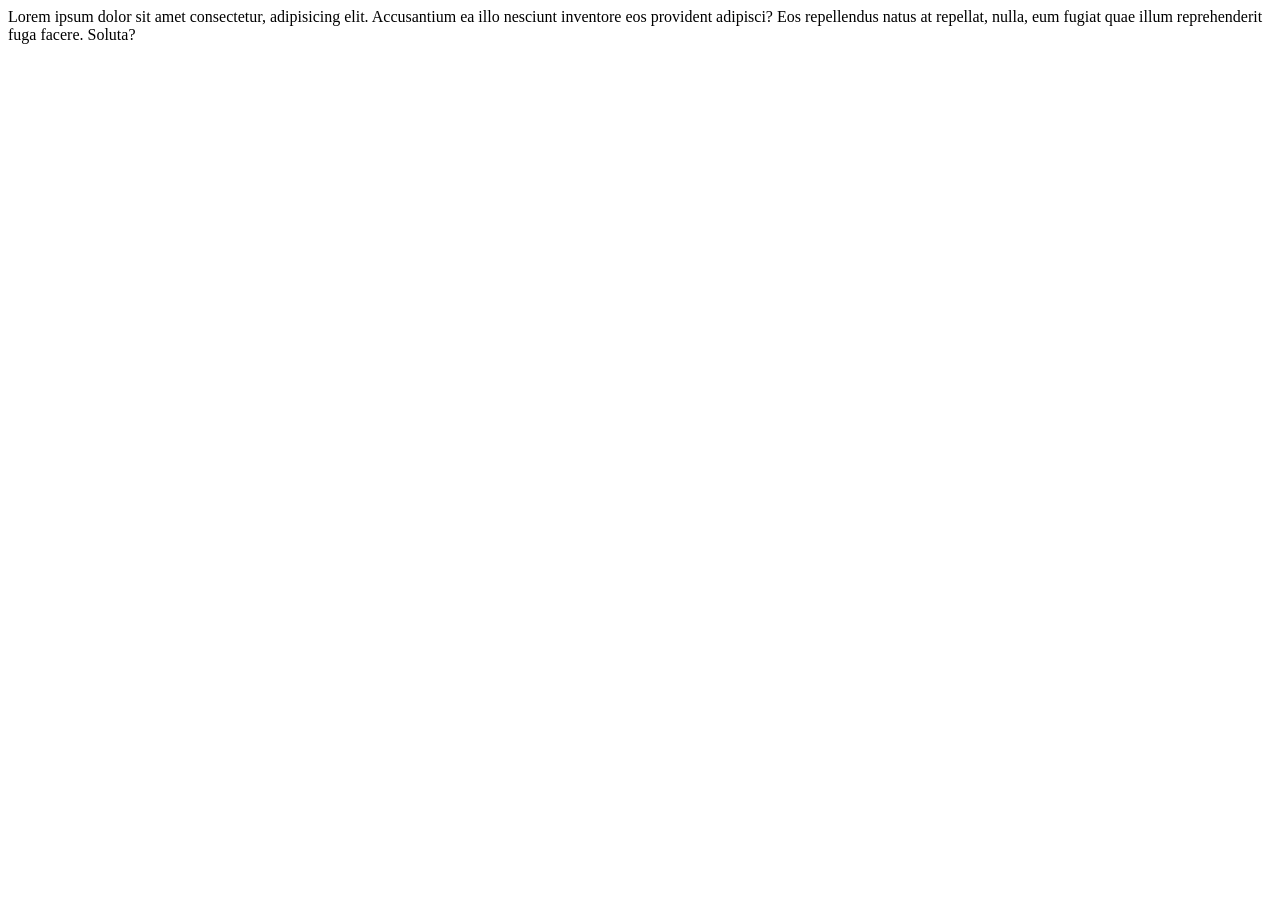
==== index.html @ 38a47a36 "example" ====
<html>
    <head>

    </head>


    <body>
        <p>
            Lorem ipsum dolor sit amet consectetur, adipisicing elit. 
            Accusantium ea illo nesciunt inventore eos provident adipisci?
             Eos repellendus natus at repellat, nulla, eum fugiat quae illum 
             reprehenderit fuga facere. Soluta?
        </p>
    </body>
</html>
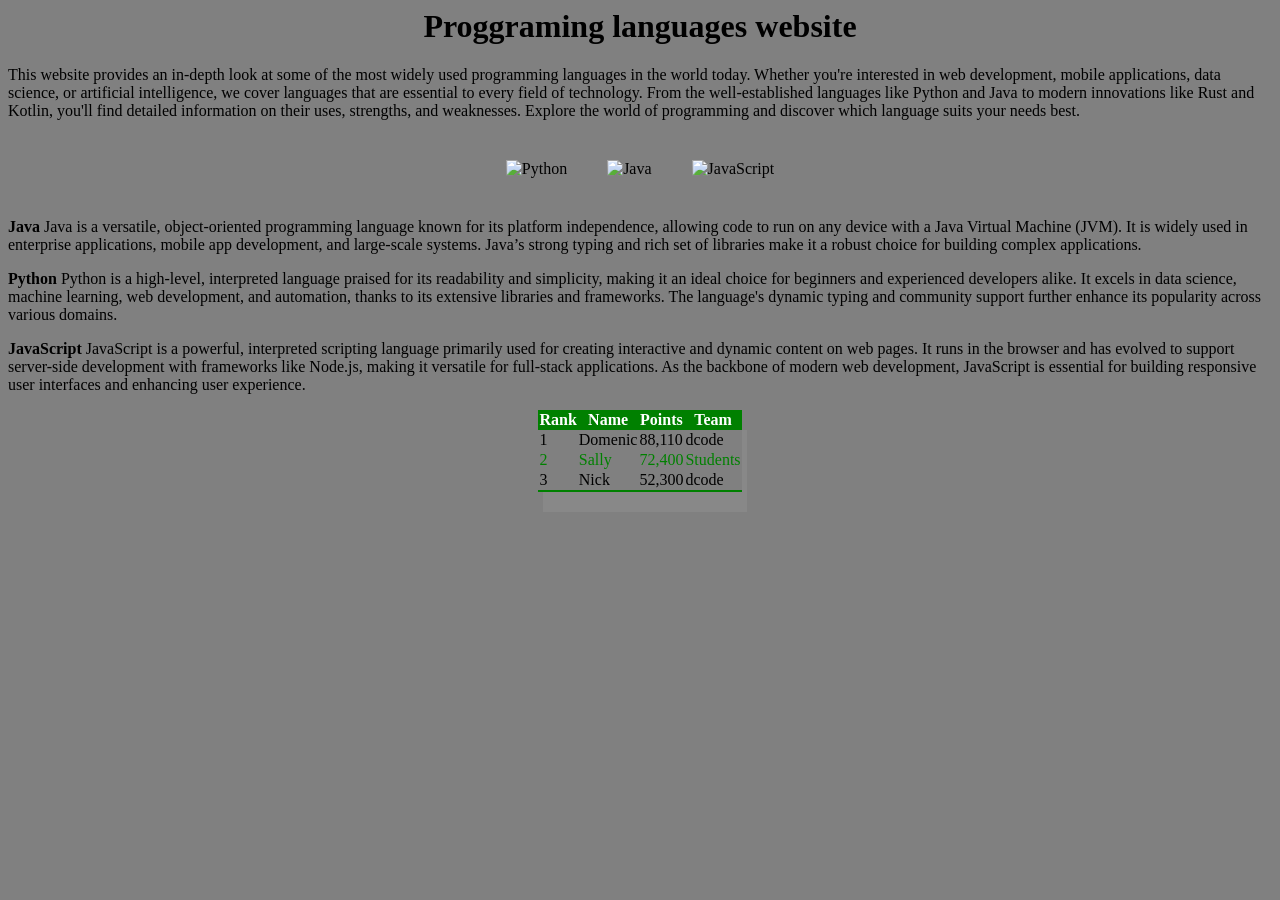
==== commit dc0e8aba: "lesson6" ====
--- a/index.html
+++ b/index.html
@@ -1,15 +1,86 @@
 <html>
     <head>
-
+        <title>Proggraming languages</title>
+        <link rel="stylesheet" href="style.css">
     </head>
 
+    <header>
+        <h1>Proggraming languages website</h1>
+        <p>This website provides an in-depth look at some of the most widely used programming languages in the world today.
+            Whether you're interested in web development, mobile applications, data science, or artificial intelligence, 
+            we cover languages that are essential to every field of technology. From the well-established languages like 
+            Python and Java to modern innovations like Rust and Kotlin, you'll find detailed information on their uses, 
+            strengths, and weaknesses. Explore the world of programming and discover which language suits your needs best. </p>
+    </header>
 
     <body>
+        <section class="image-gallery">
+            <div class="image-container1">
+                <img src="https://via.placeholder.com/300x200?text=Python" alt="Python">
+            </div>
+            <div class="image-container2">
+                <img src="https://via.placeholder.com/300x200?text=Java" alt="Java">
+            </div>
+            <div class="image-container3">
+                <img src="https://via.placeholder.com/300x200?text=JavaScript" alt="JavaScript">
+            </div>
+        </section>
         <p>
-            Lorem ipsum dolor sit amet consectetur, adipisicing elit. 
-            Accusantium ea illo nesciunt inventore eos provident adipisci?
-             Eos repellendus natus at repellat, nulla, eum fugiat quae illum 
-             reprehenderit fuga facere. Soluta?
+                                                            <strong>Java</strong>
+            Java is a versatile, object-oriented programming language known for its platform independence, allowing code 
+            to run on any device with a Java Virtual Machine (JVM). It is widely used in enterprise applications, mobile app development, 
+            and large-scale systems. Java’s strong typing 
+            and rich set of libraries make it a robust choice for building complex applications.
         </p>
+        <p>
+            
+                                                            <strong>Python</strong> 
+            Python is a high-level, interpreted language praised for its readability and simplicity, making it an ideal choice for
+            beginners and experienced developers alike. It excels in data science, machine learning, web development, and automation, thanks to
+            its extensive libraries and frameworks. The language's dynamic typing and community support further enhance its popularity across various domains.
+            
+        </p>
+        <p>
+
+                                                            <strong>JavaScript</strong> 
+            JavaScript is a powerful, interpreted scripting language primarily used for creating interactive and dynamic
+            content on web pages. It runs in the browser and has evolved to support server-side development with frameworks like Node.js, making it
+            versatile for full-stack applications. As the backbone of modern web development, JavaScript is
+            essential for building responsive user interfaces and enhancing user experience.
+        </p>
+
+        <table>
+            <thead> 
+                    <th>Rank</th>
+                    <th>Name </th>
+                    <th>Points </th>
+                    <th>Team </th>
+                
+            </thead>
+         
+            <tr>
+                <td>1</td>
+                <td>Domenic</td>
+                <td>88,110</td>
+                <td>dcode</td>
+            </tr>
+            <tr style="color:green;">
+                <td>2</td>
+                <td>Sally</td>
+                <td>72,400</td>
+                <td>Students</td>
+                
+            </tr>
+
+            <tr style="border-bottom:2px solid green">
+                <td>3</td>
+                <td>Nick</td>
+                <td>52,300</td>
+                <td>dcode</td>
+            </tr>
+            
+        </table>
     </body>
+
+
 </html>
--- a/style.css
+++ b/style.css
@@ -0,0 +1,44 @@
+body{
+    background-color: grey;
+}
+h1{
+    text-align: center;
+}
+.image-gallery{
+    display: flex;
+    justify-content: center;
+    margin: 20px 0;
+}
+.image-container1{
+    
+   border-radius: 12px;
+   margin:20px;
+}
+.image-container2{
+    text-align: center;
+    margin:5px;
+}
+.image-container3{
+    margin:20px;
+
+}
+table{
+    border-collapse: collapse;
+    border-radius: 25px solid;
+    box-shadow:5px 20px #888888;
+    margin-left: auto;
+    margin-right: auto;
+}
+thead{
+    background-color: green;
+    color: white;
+}
+.image-container1, .image-container2, .image-container3 {
+    border-radius: 12px;
+    margin: 20px;
+    transition: transform 0.3s, border-color 0.3s;
+}
+.image-container1:hover, .image-container2:hover, .image-container3:hover {
+    transform: scale(1.1);
+    border: 3px solid #ffffff;
+}
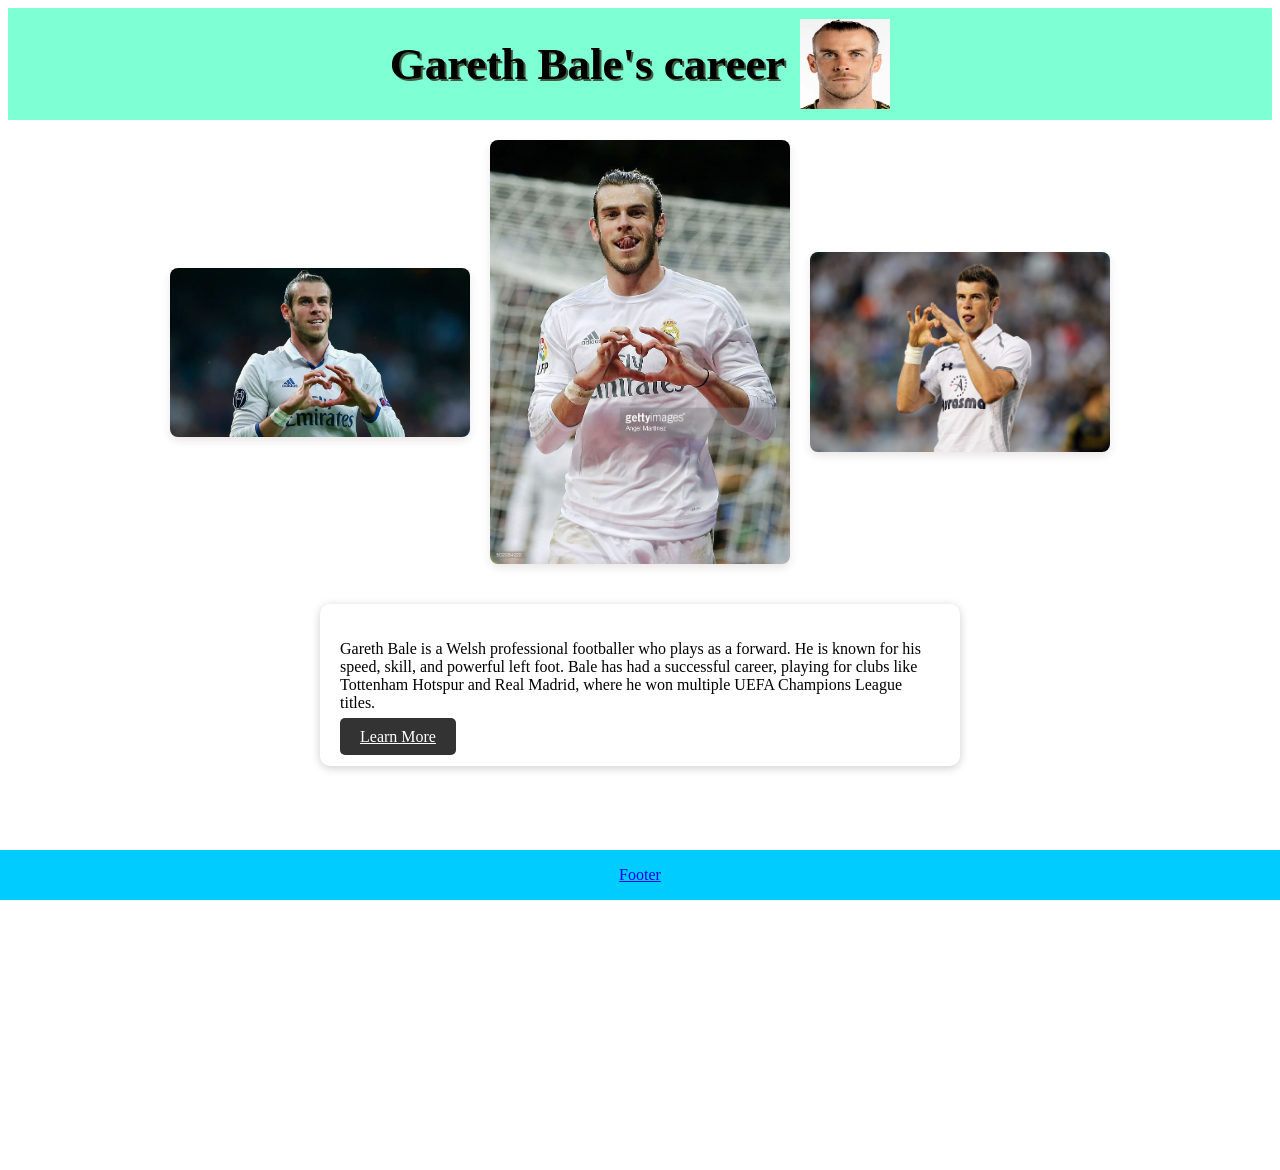
==== commit 1ee6bdbf: "Lesson8Homework keyframe-ზე ვიწვალე და მორბენალი ტექსტი ვერანაირად ვერ დავსვი" ====
--- a/index.html
+++ b/index.html
@@ -1,86 +1,80 @@
 <html>
     <head>
-        <title>Proggraming languages</title>
+        <title>Gareth Bale</title>
         <link rel="stylesheet" href="style.css">
     </head>
 
-    <header>
-        <h1>Proggraming languages website</h1>
-        <p>This website provides an in-depth look at some of the most widely used programming languages in the world today.
-            Whether you're interested in web development, mobile applications, data science, or artificial intelligence, 
-            we cover languages that are essential to every field of technology. From the well-established languages like 
-            Python and Java to modern innovations like Rust and Kotlin, you'll find detailed information on their uses, 
-            strengths, and weaknesses. Explore the world of programming and discover which language suits your needs best. </p>
-    </header>
+    <body> 
+        <header>
+            <div class="header-content">
 
-    <body>
-        <section class="image-gallery">
-            <div class="image-container1">
-                <img src="https://via.placeholder.com/300x200?text=Python" alt="Python">
+                <h1 class="title">Gareth Bale's career</h1>
+                <image src="39381-1658665343.webp" alt="Profile" class="Profile">
             </div>
-            <div class="image-container2">
-                <img src="https://via.placeholder.com/300x200?text=Java" alt="Java">
-            </div>
-            <div class="image-container3">
-                <img src="https://via.placeholder.com/300x200?text=JavaScript" alt="JavaScript">
-            </div>
-        </section>
-        <p>
-                                                            <strong>Java</strong>
-            Java is a versatile, object-oriented programming language known for its platform independence, allowing code 
-            to run on any device with a Java Virtual Machine (JVM). It is widely used in enterprise applications, mobile app development, 
-            and large-scale systems. Java’s strong typing 
-            and rich set of libraries make it a robust choice for building complex applications.
-        </p>
-        <p>
-            
-                                                            <strong>Python</strong> 
-            Python is a high-level, interpreted language praised for its readability and simplicity, making it an ideal choice for
-            beginners and experienced developers alike. It excels in data science, machine learning, web development, and automation, thanks to
-            its extensive libraries and frameworks. The language's dynamic typing and community support further enhance its popularity across various domains.
-            
-        </p>
-        <p>
+        </header>
+    </body>    
+    <main>
+        <div class="gallery">
+            <img src="/3 photos/photo1.webp" alt="photo 1" class="gallery-photo">
+            <img src="/3 photos/photo2.jpg" alt="photo 2" class="gallery-photo">
+            <img src="/3 photos/photo3.jpg" alt="photo 3" class="gallery-photo">
+        </div>
 
-                                                            <strong>JavaScript</strong> 
-            JavaScript is a powerful, interpreted scripting language primarily used for creating interactive and dynamic
-            content on web pages. It runs in the browser and has evolved to support server-side development with frameworks like Node.js, making it
-            versatile for full-stack applications. As the backbone of modern web development, JavaScript is
-            essential for building responsive user interfaces and enhancing user experience.
-        </p>
+        <!--div class="Runner">
+            <p class="runner-text">Welcome to Bale's blog</p>
+        </div-->
 
-        <table>
-            <thead> 
-                    <th>Rank</th>
-                    <th>Name </th>
-                    <th>Points </th>
-                    <th>Team </th>
-                
-            </thead>
-         
-            <tr>
-                <td>1</td>
-                <td>Domenic</td>
-                <td>88,110</td>
-                <td>dcode</td>
-            </tr>
-            <tr style="color:green;">
-                <td>2</td>
-                <td>Sally</td>
-                <td>72,400</td>
-                <td>Students</td>
-                
-            </tr>
-
-            <tr style="border-bottom:2px solid green">
-                <td>3</td>
-                <td>Nick</td>
-                <td>52,300</td>
-                <td>dcode</td>
-            </tr>
-            
-        </table>
-    </body>
+        <div class="centered-div">
+            <p>Gareth Bale is a Welsh professional footballer who plays as a forward. He is known for his speed, skill, and powerful left foot. Bale has had a successful career, playing for clubs like Tottenham Hotspur and Real Madrid, where he won multiple UEFA Champions League titles.</p>
+            <a href="https://en.wikipedia.org/wiki/Gareth_Bale" target="_blank" class="centered-button">Learn More</a>
+        </div>
 
 
+        <div class="tables-container">
+            <table class="left-table">
+                <thead>
+                    <tr>
+                        <th>Career Highlights</th>
+                    </tr>
+                </thead>
+                <tbody>
+                    <tr>
+                        <td>Tottenham Hotspur</td>
+                    </tr>
+                    <tr>
+                        <td>Real Madrid</td>
+                    </tr>
+                    <tr>
+                        <td>Wales National Team</td>
+                    </tr>
+                </tbody>
+            </table>
+    
+            <table class="right-table">
+                <thead>
+                    <tr>
+                        <th>Awards</th>
+                    </tr>
+                </thead>
+                <tbody>
+                    <tr>
+                        <td>Wales Player of the Year</td>
+                    </tr>
+                    <tr>
+                        <td>UEFA Champions League Winner</td>
+                    </tr>
+                    <tr>
+                        <td>PFA Player of the Year</td>
+                    </tr>
+                </tbody>
+            </table>
+        </div>
+
+    </main>
+
+    <div class="footer"><!--footeris magaliti internetshi movidzie -->
+        <p> <a href="https://www.realmadrid.com/en-US" >Footer </a></p>
+
+    </div>
+
 </html>
--- a/style.css
+++ b/style.css
@@ -1,44 +1,106 @@
-body{
-    background-color: grey;
+header{
+    text-align: center;
+    background-color: aquamarine;
+    margin: 0;
+    padding: 0;
 }
-h1{
-    text-align: center;
+.title{
+    font-size: 45px;
+    text-shadow:2px 2px #405c3f ;
 }
-.image-gallery{
+.header-content{
     display: flex;
     justify-content: center;
-    margin: 20px 0;
+    align-items: center;
 }
-.image-container1{
+.profile{
+    width: 90px;
+    height: 90px;
+    margin-left: 15px;    
+}
+.gallery{
+    display: flex;
+    justify-content: center;
+    align-items: center;
+    padding: 20px;
+    gap: 20px
+}
+.gallery-photo{
+    width: 300px;
+    height: auto;
+    border-radius: 8px;
+    transition: transform 0.4s ease;
+    box-shadow: 0 4px 8px rgba(56, 2, 2, 0.1);
+}
+.gallery-photo:hover{
+    transform: scale(1.3) rotate(30deg);
+}
+
+
+@keyframes Runner {
+    0% {
+        transform: translateX(100%);
+    }
+    100% {
+        transform: translateX(-100%);
+    }
+}
+.centered-div {
+    max-width: 600px; 
+    margin: 20px auto; 
+    padding: 20px;
+    background-color: #ffffff; 
+    border-radius: 10px; 
+    box-shadow: 0 2px 10px rgba(0, 0, 0, 0.2); 
+}
+.centered-button {
+    padding: 10px 20px;
+    background-color: #333;
+    color: white;
+    border-radius: 5px;
+    transition: background-color 0.3s ease; 
+}
+.tables-container{
+    display: flex;
+    justify-content: center;
+    margin: 20px auto;
+}
+.left-table, .right-table {
+    border-collapse: collapse; 
+    margin: 0 10px; 
+    width: 200px; 
     
-   border-radius: 12px;
-   margin:20px;
 }
-.image-container2{
+.left-table{
+    margin-right:1000px ;
+}
+.right-table{
+    margin-left: 500px;
+}
+
+.left-table th, .right-table th {
+    background-color: #4CAF50; 
+    color: white; 
+    padding: 10px; 
+}
+
+.left-table td, .right-table td {
+    background-color: #f2f2f2; 
+    padding: 10px; 
+    text-align: left; 
+    border: 1px solid #ddd; 
+}
+main{/*for free space on the buttom*/
+    margin-bottom: 50px;
+    padding-bottom: 50px;
+}
+.footer{
+    position: fixed;
+    left: 0;
+    bottom: 0;
+    width: 100%;
+    background-color: rgb(0, 204, 255);
+    color: rgb(124, 99, 153);
     text-align: center;
-    margin:5px;
+    
 }
-.image-container3{
-    margin:20px;
-
-}
-table{
-    border-collapse: collapse;
-    border-radius: 25px solid;
-    box-shadow:5px 20px #888888;
-    margin-left: auto;
-    margin-right: auto;
-}
-thead{
-    background-color: green;
-    color: white;
-}
-.image-container1, .image-container2, .image-container3 {
-    border-radius: 12px;
-    margin: 20px;
-    transition: transform 0.3s, border-color 0.3s;
-}
-.image-container1:hover, .image-container2:hover, .image-container3:hover {
-    transform: scale(1.1);
-    border: 3px solid #ffffff;
-}
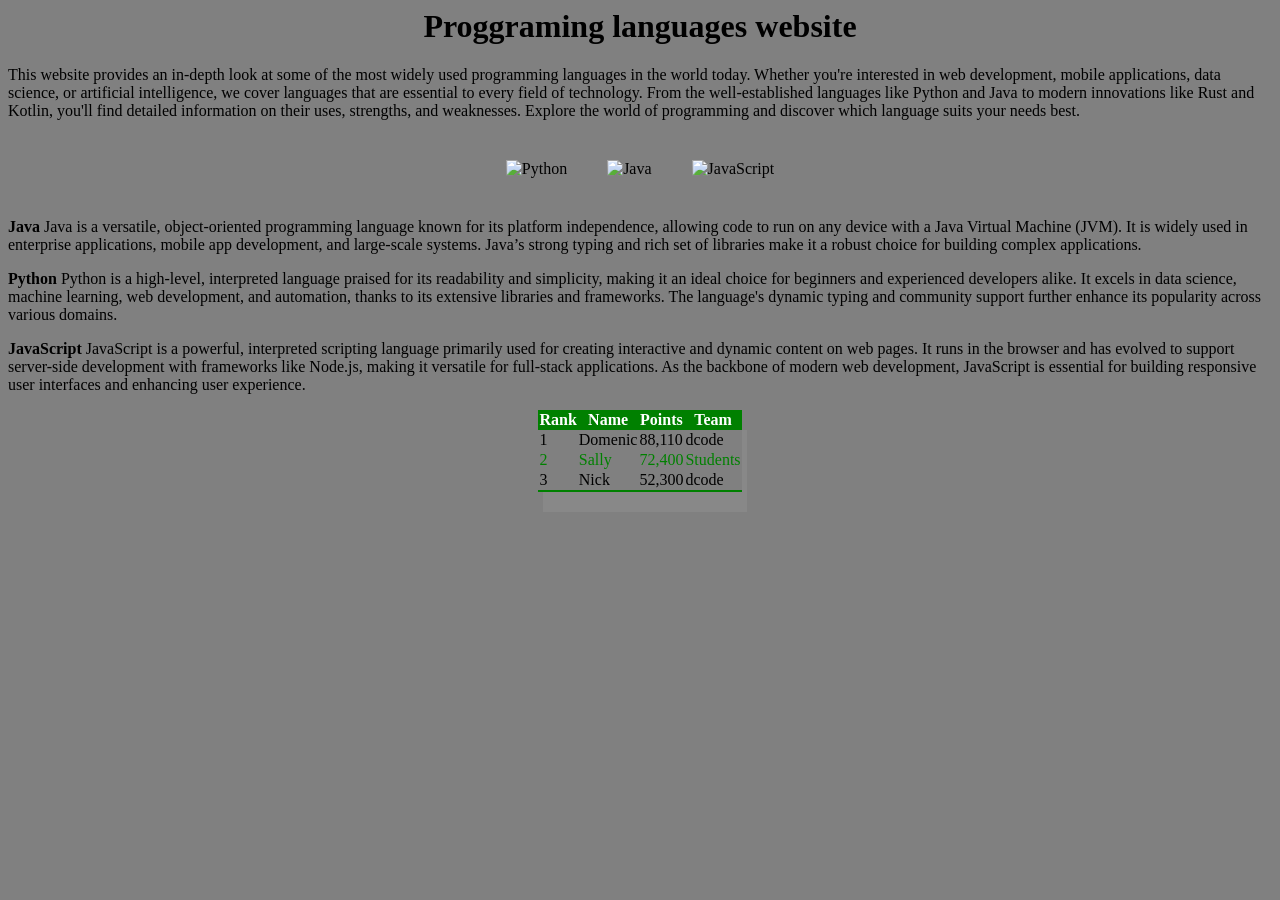
==== commit 7f92a8fe: "Merge dc0e8aba93f6c351e30020f78da43f7ae280816c into c0a83ebb72bf93c016891c1aa4c6d9905491ec51" ====
--- a/index.html
+++ b/index.html
@@ -1,80 +1,86 @@
 <html>
     <head>
-        <title>Gareth Bale</title>
+        <title>Proggraming languages</title>
         <link rel="stylesheet" href="style.css">
     </head>
 
-    <body> 
-        <header>
-            <div class="header-content">
+    <header>
+        <h1>Proggraming languages website</h1>
+        <p>This website provides an in-depth look at some of the most widely used programming languages in the world today.
+            Whether you're interested in web development, mobile applications, data science, or artificial intelligence, 
+            we cover languages that are essential to every field of technology. From the well-established languages like 
+            Python and Java to modern innovations like Rust and Kotlin, you'll find detailed information on their uses, 
+            strengths, and weaknesses. Explore the world of programming and discover which language suits your needs best. </p>
+    </header>
 
-                <h1 class="title">Gareth Bale's career</h1>
-                <image src="39381-1658665343.webp" alt="Profile" class="Profile">
+    <body>
+        <section class="image-gallery">
+            <div class="image-container1">
+                <img src="https://via.placeholder.com/300x200?text=Python" alt="Python">
             </div>
-        </header>
-    </body>    
-    <main>
-        <div class="gallery">
-            <img src="/3 photos/photo1.webp" alt="photo 1" class="gallery-photo">
-            <img src="/3 photos/photo2.jpg" alt="photo 2" class="gallery-photo">
-            <img src="/3 photos/photo3.jpg" alt="photo 3" class="gallery-photo">
-        </div>
+            <div class="image-container2">
+                <img src="https://via.placeholder.com/300x200?text=Java" alt="Java">
+            </div>
+            <div class="image-container3">
+                <img src="https://via.placeholder.com/300x200?text=JavaScript" alt="JavaScript">
+            </div>
+        </section>
+        <p>
+                                                            <strong>Java</strong>
+            Java is a versatile, object-oriented programming language known for its platform independence, allowing code 
+            to run on any device with a Java Virtual Machine (JVM). It is widely used in enterprise applications, mobile app development, 
+            and large-scale systems. Java’s strong typing 
+            and rich set of libraries make it a robust choice for building complex applications.
+        </p>
+        <p>
+            
+                                                            <strong>Python</strong> 
+            Python is a high-level, interpreted language praised for its readability and simplicity, making it an ideal choice for
+            beginners and experienced developers alike. It excels in data science, machine learning, web development, and automation, thanks to
+            its extensive libraries and frameworks. The language's dynamic typing and community support further enhance its popularity across various domains.
+            
+        </p>
+        <p>
 
-        <!--div class="Runner">
-            <p class="runner-text">Welcome to Bale's blog</p>
-        </div-->
+                                                            <strong>JavaScript</strong> 
+            JavaScript is a powerful, interpreted scripting language primarily used for creating interactive and dynamic
+            content on web pages. It runs in the browser and has evolved to support server-side development with frameworks like Node.js, making it
+            versatile for full-stack applications. As the backbone of modern web development, JavaScript is
+            essential for building responsive user interfaces and enhancing user experience.
+        </p>
 
-        <div class="centered-div">
-            <p>Gareth Bale is a Welsh professional footballer who plays as a forward. He is known for his speed, skill, and powerful left foot. Bale has had a successful career, playing for clubs like Tottenham Hotspur and Real Madrid, where he won multiple UEFA Champions League titles.</p>
-            <a href="https://en.wikipedia.org/wiki/Gareth_Bale" target="_blank" class="centered-button">Learn More</a>
-        </div>
+        <table>
+            <thead> 
+                    <th>Rank</th>
+                    <th>Name </th>
+                    <th>Points </th>
+                    <th>Team </th>
+                
+            </thead>
+         
+            <tr>
+                <td>1</td>
+                <td>Domenic</td>
+                <td>88,110</td>
+                <td>dcode</td>
+            </tr>
+            <tr style="color:green;">
+                <td>2</td>
+                <td>Sally</td>
+                <td>72,400</td>
+                <td>Students</td>
+                
+            </tr>
+
+            <tr style="border-bottom:2px solid green">
+                <td>3</td>
+                <td>Nick</td>
+                <td>52,300</td>
+                <td>dcode</td>
+            </tr>
+            
+        </table>
+    </body>
 
 
-        <div class="tables-container">
-            <table class="left-table">
-                <thead>
-                    <tr>
-                        <th>Career Highlights</th>
-                    </tr>
-                </thead>
-                <tbody>
-                    <tr>
-                        <td>Tottenham Hotspur</td>
-                    </tr>
-                    <tr>
-                        <td>Real Madrid</td>
-                    </tr>
-                    <tr>
-                        <td>Wales National Team</td>
-                    </tr>
-                </tbody>
-            </table>
-    
-            <table class="right-table">
-                <thead>
-                    <tr>
-                        <th>Awards</th>
-                    </tr>
-                </thead>
-                <tbody>
-                    <tr>
-                        <td>Wales Player of the Year</td>
-                    </tr>
-                    <tr>
-                        <td>UEFA Champions League Winner</td>
-                    </tr>
-                    <tr>
-                        <td>PFA Player of the Year</td>
-                    </tr>
-                </tbody>
-            </table>
-        </div>
-
-    </main>
-
-    <div class="footer"><!--footeris magaliti internetshi movidzie -->
-        <p> <a href="https://www.realmadrid.com/en-US" >Footer </a></p>
-
-    </div>
-
 </html>
--- a/style.css
+++ b/style.css
@@ -1,106 +1,44 @@
-header{
+body{
+    background-color: grey;
+}
+h1{
     text-align: center;
-    background-color: aquamarine;
-    margin: 0;
-    padding: 0;
 }
-.title{
-    font-size: 45px;
-    text-shadow:2px 2px #405c3f ;
-}
-.header-content{
+.image-gallery{
     display: flex;
     justify-content: center;
-    align-items: center;
+    margin: 20px 0;
 }
-.profile{
-    width: 90px;
-    height: 90px;
-    margin-left: 15px;    
+.image-container1{
+    
+   border-radius: 12px;
+   margin:20px;
 }
-.gallery{
-    display: flex;
-    justify-content: center;
-    align-items: center;
-    padding: 20px;
-    gap: 20px
+.image-container2{
+    text-align: center;
+    margin:5px;
 }
-.gallery-photo{
-    width: 300px;
-    height: auto;
-    border-radius: 8px;
-    transition: transform 0.4s ease;
-    box-shadow: 0 4px 8px rgba(56, 2, 2, 0.1);
+.image-container3{
+    margin:20px;
+
 }
-.gallery-photo:hover{
-    transform: scale(1.3) rotate(30deg);
+table{
+    border-collapse: collapse;
+    border-radius: 25px solid;
+    box-shadow:5px 20px #888888;
+    margin-left: auto;
+    margin-right: auto;
 }
-
-
-@keyframes Runner {
-    0% {
-        transform: translateX(100%);
-    }
-    100% {
-        transform: translateX(-100%);
-    }
+thead{
+    background-color: green;
+    color: white;
 }
-.centered-div {
-    max-width: 600px; 
-    margin: 20px auto; 
-    padding: 20px;
-    background-color: #ffffff; 
-    border-radius: 10px; 
-    box-shadow: 0 2px 10px rgba(0, 0, 0, 0.2); 
+.image-container1, .image-container2, .image-container3 {
+    border-radius: 12px;
+    margin: 20px;
+    transition: transform 0.3s, border-color 0.3s;
 }
-.centered-button {
-    padding: 10px 20px;
-    background-color: #333;
-    color: white;
-    border-radius: 5px;
-    transition: background-color 0.3s ease; 
-}
-.tables-container{
-    display: flex;
-    justify-content: center;
-    margin: 20px auto;
-}
-.left-table, .right-table {
-    border-collapse: collapse; 
-    margin: 0 10px; 
-    width: 200px; 
-    
-}
-.left-table{
-    margin-right:1000px ;
-}
-.right-table{
-    margin-left: 500px;
-}
-
-.left-table th, .right-table th {
-    background-color: #4CAF50; 
-    color: white; 
-    padding: 10px; 
-}
-
-.left-table td, .right-table td {
-    background-color: #f2f2f2; 
-    padding: 10px; 
-    text-align: left; 
-    border: 1px solid #ddd; 
-}
-main{/*for free space on the buttom*/
-    margin-bottom: 50px;
-    padding-bottom: 50px;
-}
-.footer{
-    position: fixed;
-    left: 0;
-    bottom: 0;
-    width: 100%;
-    background-color: rgb(0, 204, 255);
-    color: rgb(124, 99, 153);
-    text-align: center;
-    
-}
+.image-container1:hover, .image-container2:hover, .image-container3:hover {
+    transform: scale(1.1);
+    border: 3px solid #ffffff;
+}
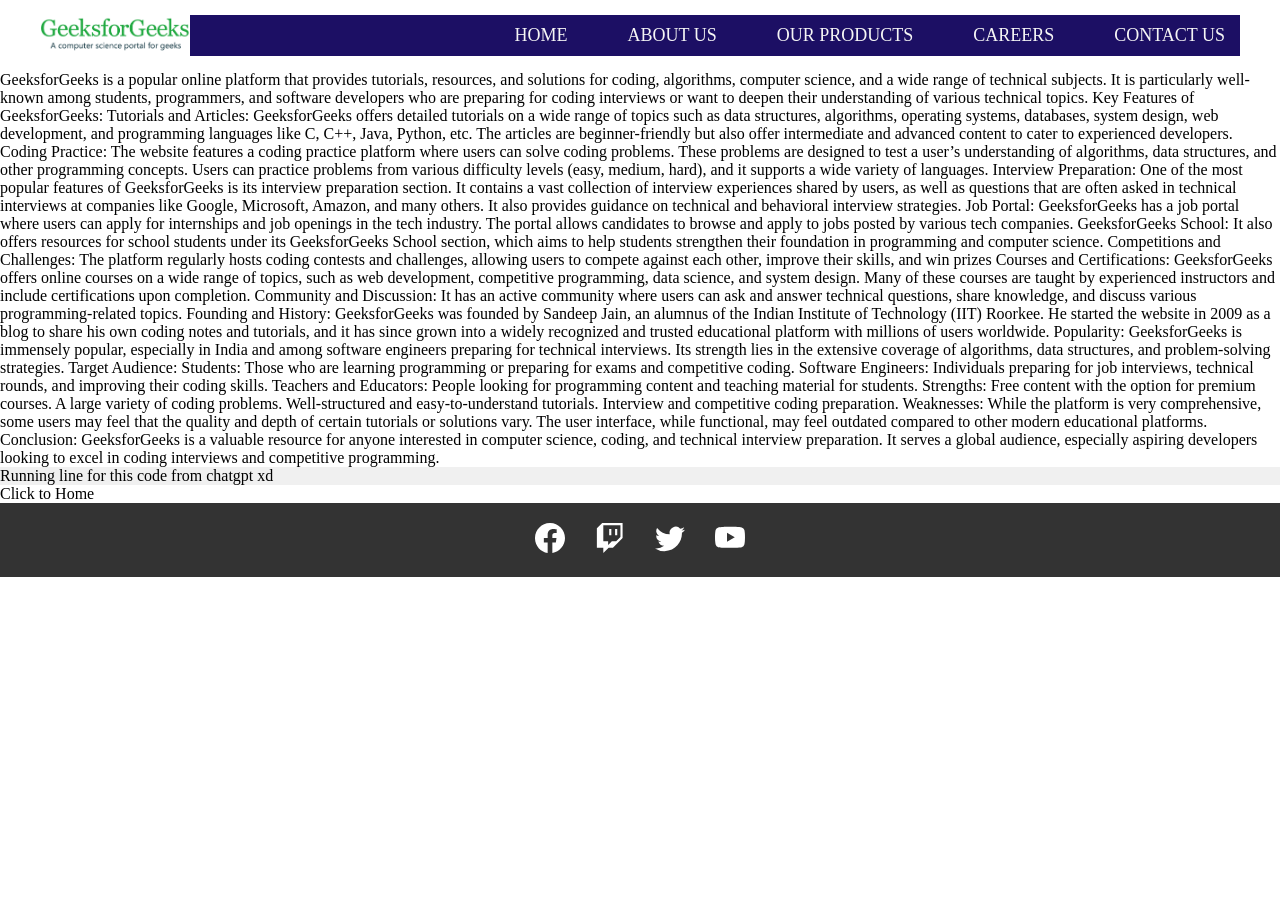
==== commit 2f3816fd: "lesson9Homework ბოდიშით დრო არ მქონდა და მივაფუჩეჩე კრიტერიუმები დავაკმაყოფილე მხოლოდ <3" ====
--- a/index.html
+++ b/index.html
@@ -1,86 +1,99 @@
 <html>
     <head>
-        <title>Proggraming languages</title>
-        <link rel="stylesheet" href="style.css">
+        <title>Example of header</title>
+        <link rel="stylesheet" href="./styles/style.css">
     </head>
 
-    <header>
-        <h1>Proggraming languages website</h1>
-        <p>This website provides an in-depth look at some of the most widely used programming languages in the world today.
-            Whether you're interested in web development, mobile applications, data science, or artificial intelligence, 
-            we cover languages that are essential to every field of technology. From the well-established languages like 
-            Python and Java to modern innovations like Rust and Kotlin, you'll find detailed information on their uses, 
-            strengths, and weaknesses. Explore the world of programming and discover which language suits your needs best. </p>
-    </header>
+    <body>
+        <header>
+            <nav class="navbar">
+                <div class="logo">
+                   <img src="gfg28.png" alt="logo" class="logo-img">
+                </div>
 
-    <body>
-        <section class="image-gallery">
-            <div class="image-container1">
-                <img src="https://via.placeholder.com/300x200?text=Python" alt="Python">
+                <ul class="nav-links">
+                    <li><a href="home.html" target="_blank">HOME</a></li>
+                    <li><a href="#">ABOUT US</a></li>
+                    <li><a href="#">OUR PRODUCTS</a></li>
+                    <li><a href="#">CAREERS</a></li>
+                    <li><a href="#">CONTACT US</a></li>
+                </ul>
+            </nav>
+        </header>
+        
+        <main>
+            <section>
+
+            
+            <p>
+                GeeksforGeeks is a popular online platform that provides tutorials, resources, 
+                and solutions for coding, algorithms, computer science, and a wide range of technical subjects. It is
+                particularly well-known among students, programmers,
+                and software developers who are preparing for coding interviews or want to deepen their understanding of various technical topics.
+                
+                Key Features of GeeksforGeeks:
+                Tutorials and Articles:
+                
+                GeeksforGeeks offers detailed tutorials on a wide range of topics such as data structures, algorithms, operating systems, databases, system design, web development, and programming languages like C, C++, Java, Python, etc.
+                The articles are beginner-friendly but also offer intermediate and advanced content to cater to experienced developers.
+                Coding Practice:
+                
+                The website features a coding practice platform where users can solve coding problems. These problems are designed to test a user’s understanding of algorithms, data structures, and other programming concepts.
+                Users can practice problems from various difficulty levels (easy, medium, hard), and it supports a wide variety of languages.
+                Interview Preparation:
+                
+                One of the most popular features of GeeksforGeeks is its interview preparation section. It contains a vast collection of interview experiences shared by users, as well as questions that are often asked in technical interviews at companies like Google, Microsoft, Amazon, and many others.
+                It also provides guidance on technical and behavioral interview strategies.
+                Job Portal:
+                
+                GeeksforGeeks has a job portal where users can apply for internships and job openings in the tech industry. The portal allows candidates to browse and apply to jobs posted by various tech companies.
+                GeeksforGeeks School:
+                
+                It also offers resources for school students under its GeeksforGeeks School section, which aims to help students strengthen their foundation in programming and computer science.
+                Competitions and Challenges:
+                
+                The platform regularly hosts coding contests and challenges, allowing users to compete against each other, improve their skills, and win prizes
+                Courses and Certifications:
+                
+                GeeksforGeeks offers online courses on a wide range of topics, such as web development, competitive programming, data science, and system design. Many of these courses are taught by experienced instructors and include certifications upon completion.
+                Community and Discussion:
+                
+                It has an active community where users can ask and answer technical questions, share knowledge, and discuss various programming-related topics.
+                Founding and History:
+                GeeksforGeeks was founded by Sandeep Jain, an alumnus of the Indian Institute of Technology (IIT) Roorkee. He started the website in 2009 as a blog to share his own coding notes and tutorials, and it has since grown into a widely recognized and trusted educational platform with millions of users worldwide.
+                Popularity:
+                GeeksforGeeks is immensely popular, especially in India and among software engineers preparing for technical interviews. Its strength lies in the extensive coverage of algorithms, data structures, and problem-solving strategies.
+                Target Audience:
+                Students: Those who are learning programming or preparing for exams and competitive coding.
+                Software Engineers: Individuals preparing for job interviews, technical rounds, and improving their coding skills.
+                Teachers and Educators: People looking for programming content and teaching material for students.
+                Strengths:
+                Free content with the option for premium courses.
+                A large variety of coding problems.
+                Well-structured and easy-to-understand tutorials.
+                Interview and competitive coding preparation.
+                Weaknesses:
+                While the platform is very comprehensive, some users may feel that the quality and depth of certain tutorials or solutions vary.
+                The user interface, while functional, may feel outdated compared to other modern educational platforms.
+                Conclusion:
+                GeeksforGeeks is a valuable resource for anyone interested in computer science, coding, and technical interview preparation. It serves a global audience, especially aspiring developers looking to excel in coding interviews and competitive programming.
+            </p>
+        </section>
+            <div class="marquee-container">
+                <span class="marquee-text">Running line for this code from chatgpt xd</span>
             </div>
-            <div class="image-container2">
-                <img src="https://via.placeholder.com/300x200?text=Java" alt="Java">
-            </div>
-            <div class="image-container3">
-                <img src="https://via.placeholder.com/300x200?text=JavaScript" alt="JavaScript">
-            </div>
-        </section>
-        <p>
-                                                            <strong>Java</strong>
-            Java is a versatile, object-oriented programming language known for its platform independence, allowing code 
-            to run on any device with a Java Virtual Machine (JVM). It is widely used in enterprise applications, mobile app development, 
-            and large-scale systems. Java’s strong typing 
-            and rich set of libraries make it a robust choice for building complex applications.
-        </p>
-        <p>
-            
-                                                            <strong>Python</strong> 
-            Python is a high-level, interpreted language praised for its readability and simplicity, making it an ideal choice for
-            beginners and experienced developers alike. It excels in data science, machine learning, web development, and automation, thanks to
-            its extensive libraries and frameworks. The language's dynamic typing and community support further enhance its popularity across various domains.
-            
-        </p>
-        <p>
+            <p >Click to Home</p>
 
-                                                            <strong>JavaScript</strong> 
-            JavaScript is a powerful, interpreted scripting language primarily used for creating interactive and dynamic
-            content on web pages. It runs in the browser and has evolved to support server-side development with frameworks like Node.js, making it
-            versatile for full-stack applications. As the backbone of modern web development, JavaScript is
-            essential for building responsive user interfaces and enhancing user experience.
-        </p>
-
-        <table>
-            <thead> 
-                    <th>Rank</th>
-                    <th>Name </th>
-                    <th>Points </th>
-                    <th>Team </th>
-                
-            </thead>
-         
-            <tr>
-                <td>1</td>
-                <td>Domenic</td>
-                <td>88,110</td>
-                <td>dcode</td>
-            </tr>
-            <tr style="color:green;">
-                <td>2</td>
-                <td>Sally</td>
-                <td>72,400</td>
-                <td>Students</td>
-                
-            </tr>
-
-            <tr style="border-bottom:2px solid green">
-                <td>3</td>
-                <td>Nick</td>
-                <td>52,300</td>
-                <td>dcode</td>
-            </tr>
-            
-        </table>
+            <footer>
+                <div class="footer-container">
+                    <div class="footer-social-icons">
+                        <a href="#"><img src="./social-icon/facebook.svg" alt="facebook"></a>
+                        <a href="#"><img src="./social-icon/twitch.svg" alt="twitch"></a>
+                        <a href="#"><img src="./social-icon/twitter.svg" alt="twitter"></a>
+                        <a href="#"><img src="./social-icon/youtube.svg" alt="YouTube"></a>
+                    </div>
+                </div>
+            </footer>
+        </main>
     </body>
-
-
-</html>+    </html>
--- a/styles/style.css
+++ b/styles/style.css
@@ -0,0 +1,89 @@
+*{
+    margin: 0;
+    padding: 0;
+    box-sizing: border-box;
+}
+header{
+    padding: 15px 20px;
+}
+
+.navbar{
+    display: flex;
+    justify-content: space-between;
+    align-items: center;
+    max-width: 1200px;
+    margin: 0 auto;
+    background-color: rgb(28, 15, 100);
+    
+}
+.logo-img{
+    width: 150px;
+    
+}
+
+.nav-links{
+    list-style: none;
+    display: flex;
+    gap:30px; 
+    
+    
+}
+.nav-links li a{
+    color: whitesmoke;
+}
+.nav-links li a {
+    color: whitesmoke; 
+    text-decoration: none; 
+    font-size: 18px; 
+    padding: 10px 15px; 
+    border-radius: 15px; 
+    transition: background-color 0.3s ease, color 0.3s ease;
+}
+.nav-links li a:hover {
+    background-color: aqua;
+    color: black;
+}
+.marquee-container {
+    width: 100%;
+    overflow: hidden;
+    background-color: #f0f0f0;
+}
+
+.marquee-text {
+    display: inline-block;
+    white-space: nowrap;
+    animation: marquee 5s linear infinite;
+}
+
+@keyframes marquee {
+    0% {
+        transform: translateX(100%);
+    }
+    100% {
+        transform: translateX(-100%);
+    }
+}
+.footer-container {
+    display: flex;
+    justify-content: center;
+    gap: 15px;
+    background-color: #333;
+    padding: 20px;
+    position: relative;
+    bottom: 0;
+    width: 100%;
+}
+
+.footer-social-icons a {
+    margin: 0 13px;
+}
+
+.footer-social-icons img {
+    width: 30px;
+    filter: invert(1); 
+    transition: transform 0.3s;
+}
+
+.footer-social-icons a:hover img {
+    transform: scale(1.2);
+}
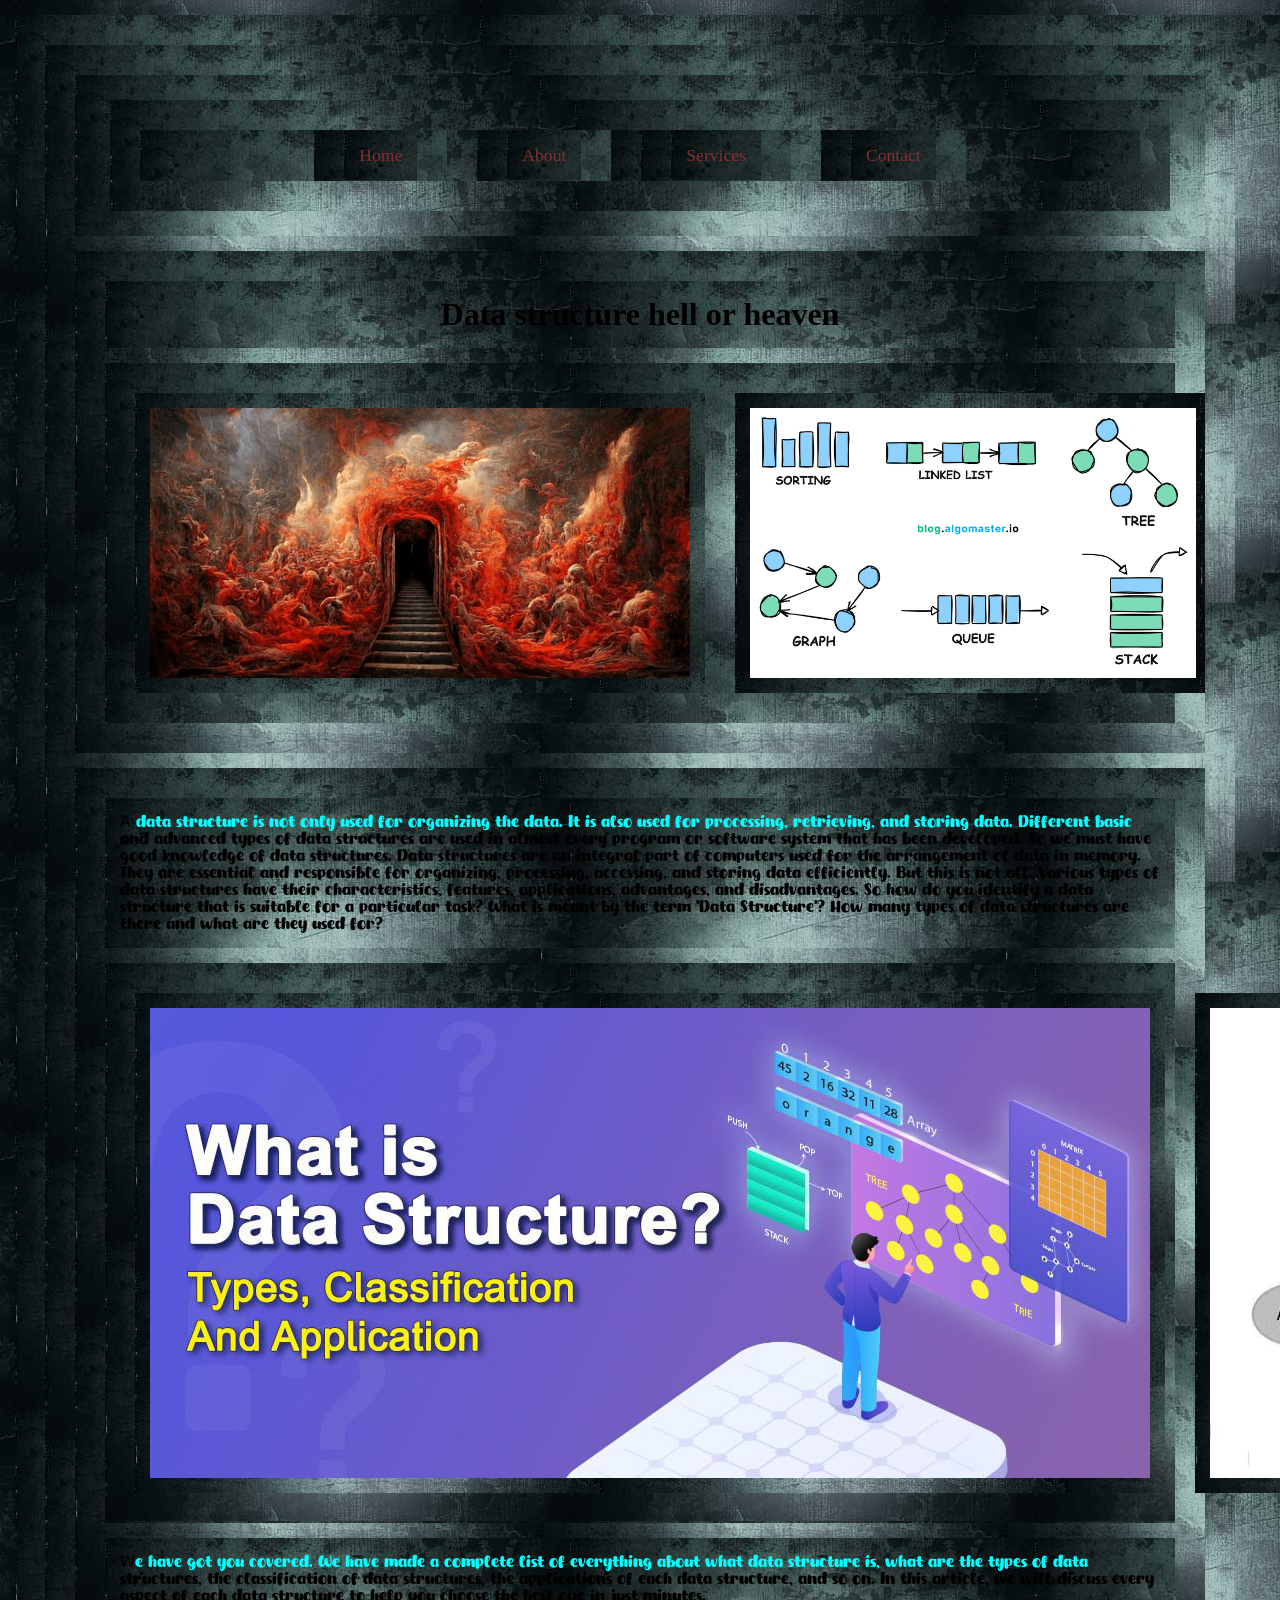
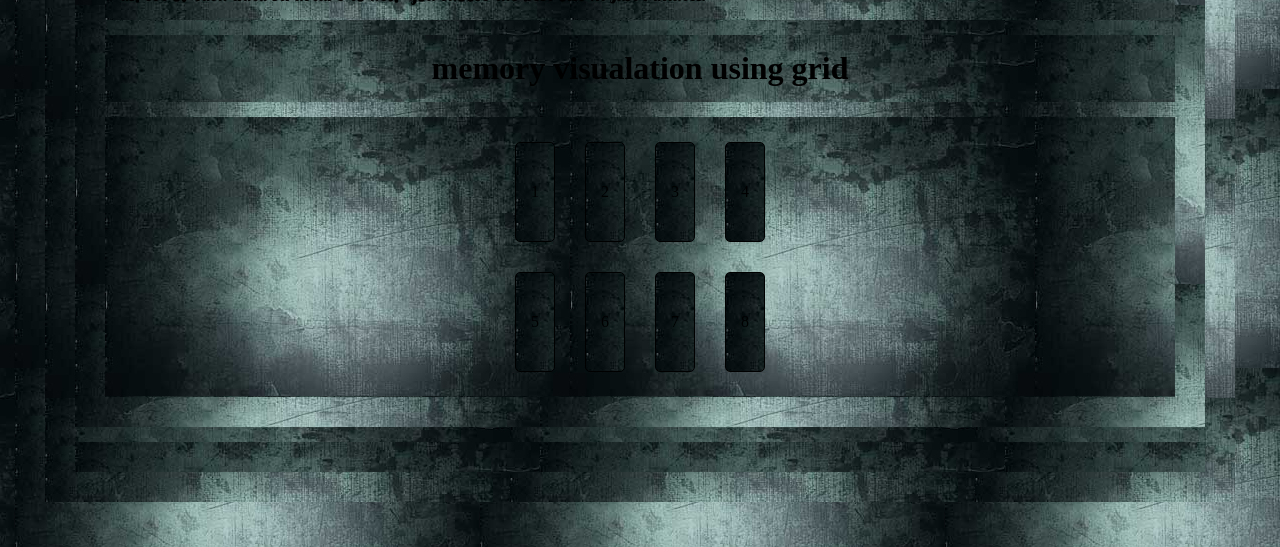
==== commit 1cfc2fc4: "lesson11Homework" ====
--- a/index.html
+++ b/index.html
@@ -1,99 +1,68 @@
 <html>
     <head>
-        <title>Example of header</title>
-        <link rel="stylesheet" href="./styles/style.css">
+        <link rel="stylesheet" href="styles/style.css">
+        <title>Homework</title>
     </head>
+        <body>
+            <section>
+                <nav>
+                    <ul>
+                        <li><a href="#home">Home</a></li>
+                        <li><a href="#about">About</a></li>
+                        <li><a href="#services">Services</a></li>
+                        <li><a href="#contact">Contact</a></li>
+                    </ul>
+                </nav>
+            </section>
+            <header>
+                <h1>Data structure hell or heaven</h1>
+                <div class="photoslider">
+                    <img src="hell-inferno-metaphor-souls-entering-600nw-2214585577.webp" alt="hell"height="300px" width="400px">
+                    <img src="data-structure.jpg" alt="data-structure" height="300px" width="700px">
+                    <img src="heaven.jpg"alt="heaven" height="300px">
+                </div>
+            </header>
 
-    <body>
-        <header>
-            <nav class="navbar">
-                <div class="logo">
-                   <img src="gfg28.png" alt="logo" class="logo-img">
+
+            <main>
+                <p>A data structure is not only used for organizing the data.
+                     It is also used for processing, retrieving, and storing data.
+                      Different basic and advanced types of data structures are used
+                       in almost every program or software system that has been 
+                       developed. So we must have good knowledge of data structures. 
+                    Data structures are an integral part 
+                    of computers used for the arrangement of data in memory. 
+                    They are essential and responsible for organizing, 
+                    processing, accessing, and storing data efficiently.
+                     But this is not all. Various types of data structures have 
+                     their characteristics, features, applications, advantages,
+                      and disadvantages. So how do you identify a data structure 
+                      that is suitable for a particular task? What is meant by 
+                      the term ‘Data Structure’? How many types of 
+                    data structures are there and what are they used for?</p>
+                    <div class="datastructureDiv">
+                        <img src="WhatisDataStructure1.png" alt="ssss">
+                        <img src="0_TPX6cWB0aI0PdP-0.jpg" alt="ramerame">
+                    </div>
+                <p>We have got you covered. We have made a complete list of everything about what data structure is, what are the types of data structures, the classification of data structures, the applications of each data structure, and so on. In this article, we will discuss every aspect of each data structure to help you 
+                    choose the best one in just minutes.</p>  
+
+                <h1>memory visualation using grid</h1> 
+
+                <div class="grid-container">
+                    <div class="memory">1</div>
+                    <div class="memory">2</div>
+                    <div class="memory">3</div>
+                    <div class="memory">4</div>
+                    <div class="memory">5</div>
+                    <div class="memory">6</div>
+                    <div class="memory">7</div>
+                    <div class="memory">8</div>
                 </div>
-
-                <ul class="nav-links">
-                    <li><a href="home.html" target="_blank">HOME</a></li>
-                    <li><a href="#">ABOUT US</a></li>
-                    <li><a href="#">OUR PRODUCTS</a></li>
-                    <li><a href="#">CAREERS</a></li>
-                    <li><a href="#">CONTACT US</a></li>
-                </ul>
-            </nav>
-        </header>
-        
-        <main>
-            <section>
-
-            
-            <p>
-                GeeksforGeeks is a popular online platform that provides tutorials, resources, 
-                and solutions for coding, algorithms, computer science, and a wide range of technical subjects. It is
-                particularly well-known among students, programmers,
-                and software developers who are preparing for coding interviews or want to deepen their understanding of various technical topics.
-                
-                Key Features of GeeksforGeeks:
-                Tutorials and Articles:
-                
-                GeeksforGeeks offers detailed tutorials on a wide range of topics such as data structures, algorithms, operating systems, databases, system design, web development, and programming languages like C, C++, Java, Python, etc.
-                The articles are beginner-friendly but also offer intermediate and advanced content to cater to experienced developers.
-                Coding Practice:
-                
-                The website features a coding practice platform where users can solve coding problems. These problems are designed to test a user’s understanding of algorithms, data structures, and other programming concepts.
-                Users can practice problems from various difficulty levels (easy, medium, hard), and it supports a wide variety of languages.
-                Interview Preparation:
-                
-                One of the most popular features of GeeksforGeeks is its interview preparation section. It contains a vast collection of interview experiences shared by users, as well as questions that are often asked in technical interviews at companies like Google, Microsoft, Amazon, and many others.
-                It also provides guidance on technical and behavioral interview strategies.
-                Job Portal:
-                
-                GeeksforGeeks has a job portal where users can apply for internships and job openings in the tech industry. The portal allows candidates to browse and apply to jobs posted by various tech companies.
-                GeeksforGeeks School:
-                
-                It also offers resources for school students under its GeeksforGeeks School section, which aims to help students strengthen their foundation in programming and computer science.
-                Competitions and Challenges:
-                
-                The platform regularly hosts coding contests and challenges, allowing users to compete against each other, improve their skills, and win prizes
-                Courses and Certifications:
-                
-                GeeksforGeeks offers online courses on a wide range of topics, such as web development, competitive programming, data science, and system design. Many of these courses are taught by experienced instructors and include certifications upon completion.
-                Community and Discussion:
-                
-                It has an active community where users can ask and answer technical questions, share knowledge, and discuss various programming-related topics.
-                Founding and History:
-                GeeksforGeeks was founded by Sandeep Jain, an alumnus of the Indian Institute of Technology (IIT) Roorkee. He started the website in 2009 as a blog to share his own coding notes and tutorials, and it has since grown into a widely recognized and trusted educational platform with millions of users worldwide.
-                Popularity:
-                GeeksforGeeks is immensely popular, especially in India and among software engineers preparing for technical interviews. Its strength lies in the extensive coverage of algorithms, data structures, and problem-solving strategies.
-                Target Audience:
-                Students: Those who are learning programming or preparing for exams and competitive coding.
-                Software Engineers: Individuals preparing for job interviews, technical rounds, and improving their coding skills.
-                Teachers and Educators: People looking for programming content and teaching material for students.
-                Strengths:
-                Free content with the option for premium courses.
-                A large variety of coding problems.
-                Well-structured and easy-to-understand tutorials.
-                Interview and competitive coding preparation.
-                Weaknesses:
-                While the platform is very comprehensive, some users may feel that the quality and depth of certain tutorials or solutions vary.
-                The user interface, while functional, may feel outdated compared to other modern educational platforms.
-                Conclusion:
-                GeeksforGeeks is a valuable resource for anyone interested in computer science, coding, and technical interview preparation. It serves a global audience, especially aspiring developers looking to excel in coding interviews and competitive programming.
-            </p>
-        </section>
-            <div class="marquee-container">
-                <span class="marquee-text">Running line for this code from chatgpt xd</span>
-            </div>
-            <p >Click to Home</p>
+            </main>
 
             <footer>
-                <div class="footer-container">
-                    <div class="footer-social-icons">
-                        <a href="#"><img src="./social-icon/facebook.svg" alt="facebook"></a>
-                        <a href="#"><img src="./social-icon/twitch.svg" alt="twitch"></a>
-                        <a href="#"><img src="./social-icon/twitter.svg" alt="twitter"></a>
-                        <a href="#"><img src="./social-icon/youtube.svg" alt="YouTube"></a>
-                    </div>
-                </div>
+
             </footer>
-        </main>
-    </body>
-    </html>+        </body>
+</html>
--- a/styles/style.css
+++ b/styles/style.css
@@ -1,89 +1,95 @@
 *{
-    margin: 0;
-    padding: 0;
+    padding: 15px;
+    margin: 15px;
     box-sizing: border-box;
+    background-image: url("../background-3.jpg");
+}
+h1{
+    text-align: center;
 }
 header{
-    padding: 15px 20px;
+    position: relative;
+    overflow: hidden;
+}
+.photoslider{
+    display: flex;
+    animation: mymove 100s infinite;
+    
+}
+.photoslider img{
+    width: 100%;
+    height: 300px;
+    object-fit: cover;
+}
+@keyframes mymove {
+    0% { transform: translateX(0); }
+    33% { transform: translateX(-100%); }
+    66% { transform: translateX(-200%); }
+    100% { transform: translateX(0); }
+}
+.datastructureDiv{
+    display: flex;
+}
+p::first-line{
+    color: aqua;
+    font-variant: inherit;
+}
+p::first-letter{
+    color: rgb(3, 3, 3);
+    font-family: 'Gill Sans', 'Gill Sans MT', Calibri, 'Trebuchet MS', sans-serif;
+}
+.grid-container{
+    display: flex;
+    justify-content: center;
+    align-items: center;
+
+}
+.grid-container{
+    display: grid;
+    grid-template-columns: auto auto auto auto;
+    padding: 10px;
+    background-color: #f0f0f0;
+}
+.memory{
+    display: flex;
+    justify-content: center;
+    align-items: center;
+    background-color: brown;
+    border:1px solid black;
+    height: 100px;
+    border-radius: 5px;
+}
+section{
+    background-color: #333;
+    color: black;
+    padding: 10px 20px;
+    text-align: center;
+    
+}
+nav ul {
+    list-style: none;
+    padding: 0;
+    display: flex;
+    justify-content: center;
+}
+nav ul li {
+    margin: 0 15px;
 }
 
-.navbar{
-    display: flex;
-    justify-content: space-between;
-    align-items: center;
-    max-width: 1200px;
-    margin: 0 auto;
-    background-color: rgb(28, 15, 100);
-    
-}
-.logo-img{
-    width: 150px;
-    
+nav ul li a {
+    color: #852f2f;
+    text-decoration: none;
+    font-size: 1.1rem;
 }
 
-.nav-links{
-    list-style: none;
-    display: flex;
-    gap:30px; 
-    
-    
+nav ul li a:hover {
+    text-decoration: underline;
+   
 }
-.nav-links li a{
-    color: whitesmoke;
+@font-face{
+    font-family: myFont;
+    src:url("../bad.otf");
 }
-.nav-links li a {
-    color: whitesmoke; 
-    text-decoration: none; 
-    font-size: 18px; 
-    padding: 10px 15px; 
-    border-radius: 15px; 
-    transition: background-color 0.3s ease, color 0.3s ease;
-}
-.nav-links li a:hover {
-    background-color: aqua;
-    color: black;
-}
-.marquee-container {
-    width: 100%;
-    overflow: hidden;
-    background-color: #f0f0f0;
-}
-
-.marquee-text {
-    display: inline-block;
-    white-space: nowrap;
-    animation: marquee 5s linear infinite;
-}
-
-@keyframes marquee {
-    0% {
-        transform: translateX(100%);
-    }
-    100% {
-        transform: translateX(-100%);
-    }
-}
-.footer-container {
-    display: flex;
-    justify-content: center;
-    gap: 15px;
-    background-color: #333;
-    padding: 20px;
-    position: relative;
-    bottom: 0;
-    width: 100%;
-}
-
-.footer-social-icons a {
-    margin: 0 13px;
-}
-
-.footer-social-icons img {
-    width: 30px;
-    filter: invert(1); 
-    transition: transform 0.3s;
-}
-
-.footer-social-icons a:hover img {
-    transform: scale(1.2);
-}
+p{
+    font-family: myFont;
+}
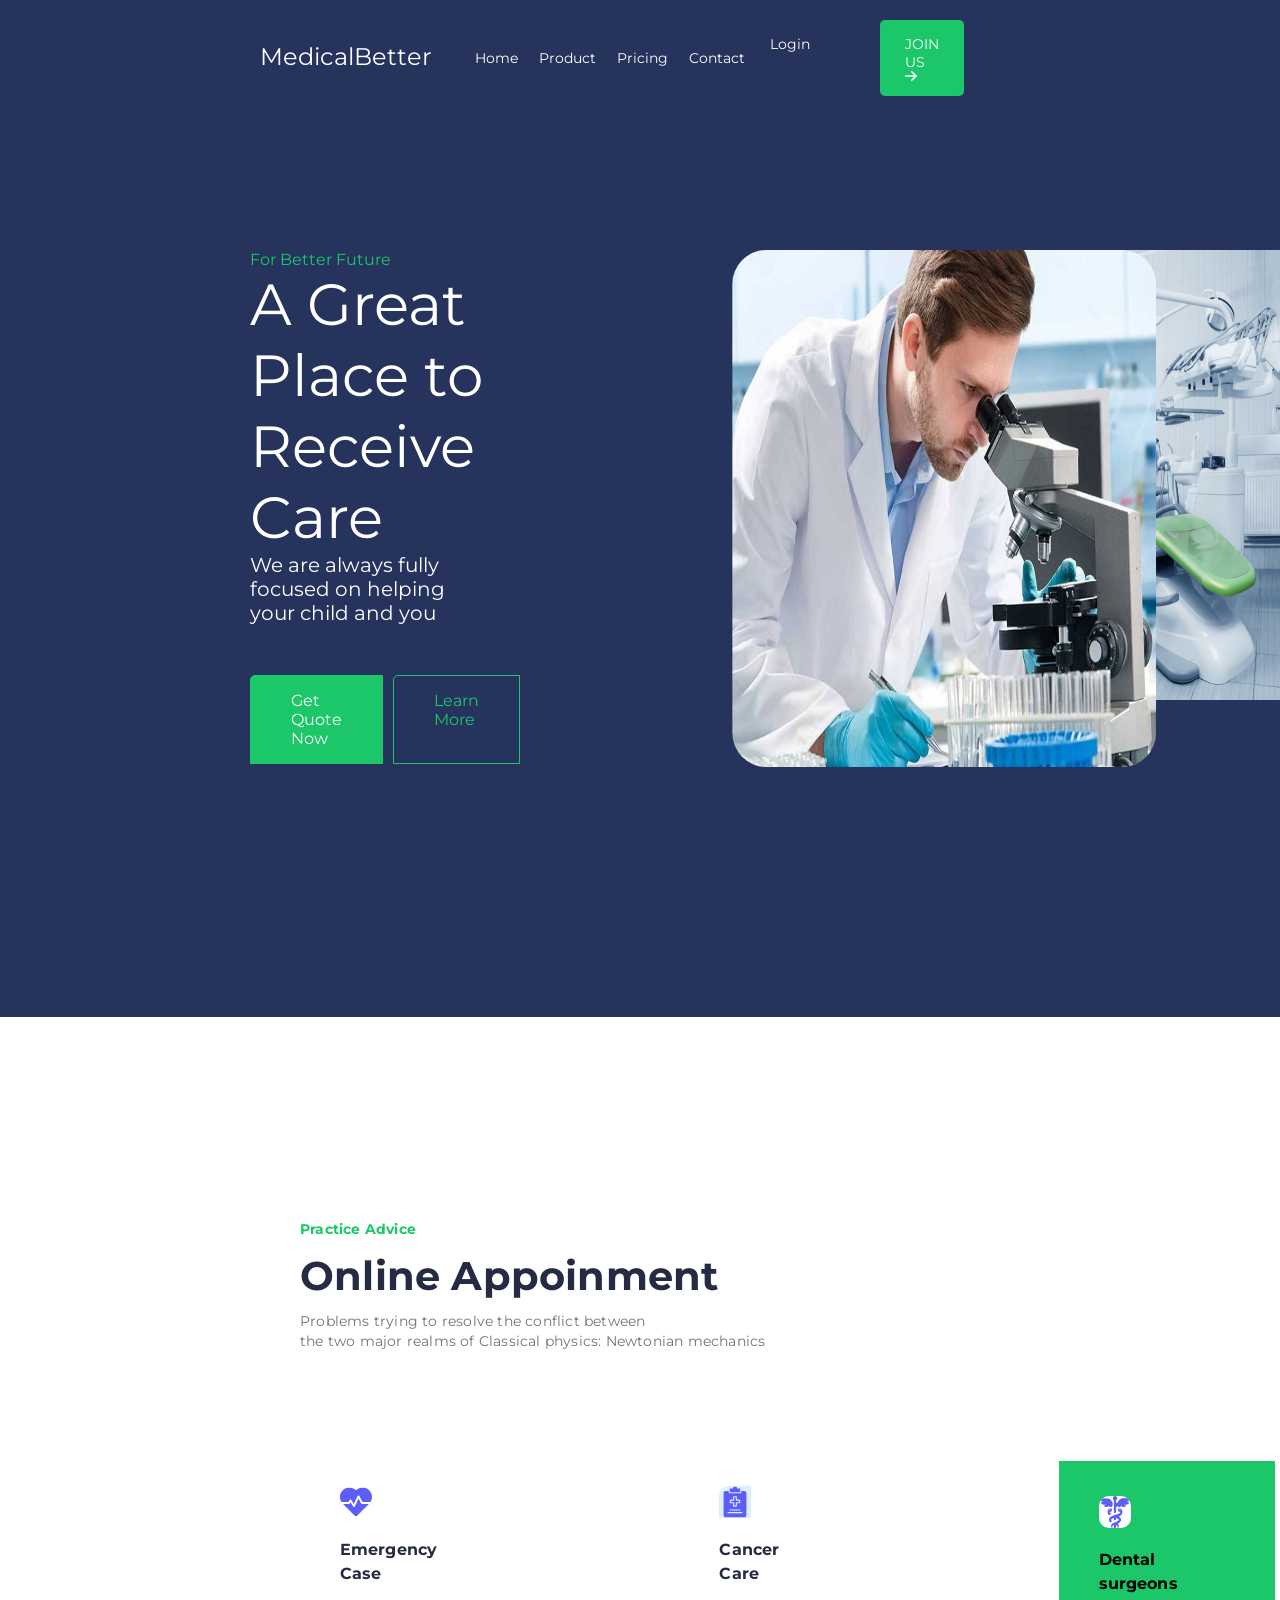
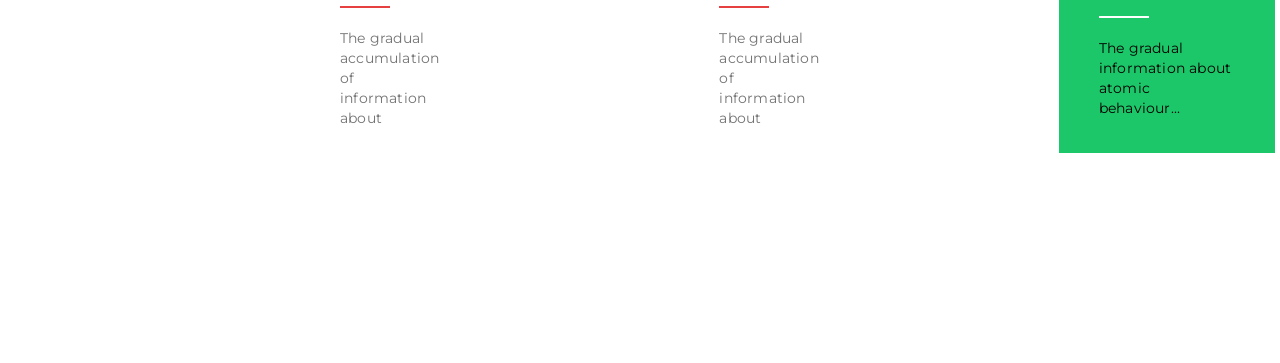
==== commit 426a2e85: "Lesson12HomeworkFigma" ====
--- a/index.html
+++ b/index.html
@@ -1,68 +1,138 @@
 <html>
     <head>
+        <title>MedicalBetter</title>
         <link rel="stylesheet" href="styles/style.css">
-        <title>Homework</title>
+        <meta charset="UTF-8">
+        <meta name="description" content="Figma Design">
+        <meta name="keywords" content="HTML, CSS">
+        <meta name="author" content="Ilia Makharadze">
+        <meta name="viewport" content="width=device-width, initial-scale=1.0">
     </head>
-        <body>
-            <section>
-                <nav>
-                    <ul>
-                        <li><a href="#home">Home</a></li>
-                        <li><a href="#about">About</a></li>
-                        <li><a href="#services">Services</a></li>
-                        <li><a href="#contact">Contact</a></li>
-                    </ul>
-                </nav>
-            </section>
-            <header>
-                <h1>Data structure hell or heaven</h1>
-                <div class="photoslider">
-                    <img src="hell-inferno-metaphor-souls-entering-600nw-2214585577.webp" alt="hell"height="300px" width="400px">
-                    <img src="data-structure.jpg" alt="data-structure" height="300px" width="700px">
-                    <img src="heaven.jpg"alt="heaven" height="300px">
+
+    <body>
+        <header>
+                <div class="container">
+
+                    <div class="firstNav">
+                        <div class="logo">
+                            <p>MedicalBetter</p>
+                        </div>
+                        <nav>
+                            <a href="#home">Home</a>
+                            <a href="#product">Product</a>
+                            <a href="#pricing">Pricing</a>
+                            <a href="#contact">Contact</a>
+                        </nav>
+                    </div>
+                    <div class="auth-buttons">
+                        <a href="#Login" class="Login">Login</a>
+                        <div class="JoinUs">
+                            <a href="#Join">JOIN US</a>
+                            <img src="icn arrow-right .icn-xs.png" alt="arrow">
+                        </div>
+                    </div>         
                 </div>
-            </header>
+                <section class="row">
+                    <div class="FAW">
+                        <div class="fbf">
+                            <p>For Better Future</p>
+                        </div>
+                        <div class="AGP">
+                            <p>A Great Place to <br>Receive Care</p>
+                        </div>
+                        <div class="waaf">
+                            <p>We are always fully focused on helping <br>
+                                your child and you </p>
+                        </div>
+                        <div class="getquote">
+                            <div class="rame1">
+                                <p>Get Quote Now</p>
+                            </div>
+                            <div class="rame2">
+                                <p>Learn More</p>
+                            </div>
+                        </div>
+                    </div>
 
+                    <div class="gallery">
+                        <img src="first.jpg" alt="firstphoto" class="firstPhoto" >
+                        <img src="secon.jpg" alt="secondphoto" class="secondPhoto">
+                    </div>
+                </section>
+        </header>
+        <main>
+            <div class="main-content">
+                <div class="practise">
+                    <p>Practice Advice</p>
+                </div>
+                <div class="online">
+                    <p>Online Appoinment</p>
+                </div>
+                <div class="ptt">
+                    <p>
+                        Problems trying to resolve the conflict between <br>
+                        the two major realms of Classical physics: Newtonian mechanics 
+                    </p>
+                </div>
+            </div>
 
-            <main>
-                <p>A data structure is not only used for organizing the data.
-                     It is also used for processing, retrieving, and storing data.
-                      Different basic and advanced types of data structures are used
-                       in almost every program or software system that has been 
-                       developed. So we must have good knowledge of data structures. 
-                    Data structures are an integral part 
-                    of computers used for the arrangement of data in memory. 
-                    They are essential and responsible for organizing, 
-                    processing, accessing, and storing data efficiently.
-                     But this is not all. Various types of data structures have 
-                     their characteristics, features, applications, advantages,
-                      and disadvantages. So how do you identify a data structure 
-                      that is suitable for a particular task? What is meant by 
-                      the term ‘Data Structure’? How many types of 
-                    data structures are there and what are they used for?</p>
-                    <div class="datastructureDiv">
-                        <img src="WhatisDataStructure1.png" alt="ssss">
-                        <img src="0_TPX6cWB0aI0PdP-0.jpg" alt="ramerame">
+            <div class="cards">
+                <div class="col-md-3">
+                    <img src="icons/1.svg" alt="1" width="32px" height="32px">
+
+                    <div class="emergency">
+                        <p>Emergency Case</p>
                     </div>
-                <p>We have got you covered. We have made a complete list of everything about what data structure is, what are the types of data structures, the classification of data structures, the applications of each data structure, and so on. In this article, we will discuss every aspect of each data structure to help you 
-                    choose the best one in just minutes.</p>  
+                    <div class="redline">
 
-                <h1>memory visualation using grid</h1> 
-
-                <div class="grid-container">
-                    <div class="memory">1</div>
-                    <div class="memory">2</div>
-                    <div class="memory">3</div>
-                    <div class="memory">4</div>
-                    <div class="memory">5</div>
-                    <div class="memory">6</div>
-                    <div class="memory">7</div>
-                    <div class="memory">8</div>
+                    </div>
+                    <div class="thegra">
+                        <p>
+                            The gradual <br>
+                            accumulation of <br>
+                            information about 
+                        </p>
+                    </div>
                 </div>
-            </main>
-
-            <footer>
-
-            </footer>
-        </body>
+                <div class="col-md-4">
+                    <img src="icons/2.svg" alt="note" class="noteicon"width="32px" height="32px">
+                    <div class="cancer">
+                        <p>Cancer Care</p>
+                    </div>
+                    <div class="redline2"></div>
+                    <div class="thegradual">
+                        <p>The gradual <br>
+                            accumulation of <br> 
+                            information about </p>
+                    </div>
+                </div>
+                <div class="col-md-5">
+                        <img src="icons/3.svg" alt="thirdicon" width="32px"height="32px" class="gzzicon">
+                   
+                    <div class="Dental">
+                        <p>Dental surgeons</p>
+                    </div>
+                    <div class="whiteline"></div>
+                    <div class="thegradual1">
+                        <p>The gradual <br>
+                            information about <br>
+                            atomic <br>behaviour...</p>
+                    </div>
+                </div>
+                <div class="col-md-6">
+                    <img src="icons/4.svg" alt="fothicon" width="32px"height="32px"class="medicalicon">
+                    <div class="bookno">
+                        <p>Book now</p>
+                    </div>
+                    <div class="redline3">
+                    </div>
+                    <div class="Thegradual2">
+                        <p>The gradual <br>
+                            accumulation of <br>
+                            information about </p>
+                        </div>
+                    </div>
+            </div>
+        </main>
+    </body>
 </html>
--- a/styles/style.css
+++ b/styles/style.css
@@ -1,95 +1,379 @@
 *{
-    padding: 15px;
-    margin: 15px;
+    margin: 0;
+    padding: 0;
     box-sizing: border-box;
-    background-image: url("../background-3.jpg");
-}
-h1{
-    text-align: center;
-}
-header{
+    text-decoration: none;
+}
+
+.container *{
+    color: #FFFFFF;
+}
+.container{
+    display: flex;
+    justify-content: space-between;
+    align-items: center;
+    position: absolute;
+    width: 100%;
+    padding: 20px 260px;
+    font-family:Montserrat;
+    background-color: #26335D;
+}
+.firstNav{
+    display: flex;
+    justify-content: space-between;
+    gap: 40px;
+}
+nav{
+    display: flex;
+    justify-content: space-between;
+    align-items: center;
+    width: Hug (275px)px;
+    height: Hug (24px)px;
+    top: 17px;
+    gap: 21px;
+    opacity: 0px;
+    font-size: 14px;
+
+}
+.auth-buttons{
+    display: flex;
+    justify-content: space-between;
+    gap: 45px;
+    font-size: 14px;
+    padding-right:270px ;
+}
+.Login{
+    padding: 15px 25px 15px 25px;
+}
+.JoinUs{
+    background-color:#1BC768 ;
+    width: Hug (137px)px;
+    height: Hug (52px)px;
+    padding: 15px 25px 15px 25px;
+    gap: 15px; 
+    border-radius: 5px; 
+    opacity: 0px; 
+
+}
+@font-face {
+    font-family: Montserrat;
+    src: url(../Montserrat-VariableFont_wght.ttf);
+}
+.logo{
+    width: 175px;
+    height: 32px;
+    top: 13px;
+    gap: 0px;
+    opacity: 0px;
+    font-size: 24px;
+    /* color: #FFFFFF; */
+}
+.fbf{
+    font-family: Montserrat;
+    color: #1BC768;
+    font-size: 16px;
+}
+.AGP{
+    font-family: Montserrat;
+    font-size:58px ;
+    color: #FFFFFF;
+}
+.row{
+    padding: 250px;
+    background-color: #26335D;
+    display: flex;
+    justify-content: space-between;
+    
+}
+.FAW{
+    width: Fixed (573px)px;
+    height: Hug (386px)px;
+    gap: 30px;
+    opacity: 0px;
+
+}
+.waaf{
+    font-size: 20px;
+    font-family: Montserrat;
+    color: #FFFFFF;
+}
+.getquote{
+    display: flex;
+    gap: 10px;
+    font-family: Montserrat;
+    padding-top: 50px;
+}
+.rame1{
+    color:#FFFFFF ;
+    width: Hug (193px)px;
+    height: Hug (52px)px;
+    padding: 15px 40px 15px 40px;
+    gap: 10px;
+    border-radius: 5px 0px 0px 0px;
+    opacity: 0px;
+    border: 1px solid #1BC768;
+    background-color:#1BC768 ;
+}
+.rame2{
+   color: #1BC768;
+   font-family: Montserrat;
+   width: Hug (162px)px;
+   height: Hug (52px)px;
+   padding: 15px 40px 15px 40px;
+   gap: 10px;
+   border-radius: 5px 0px 0px 0px;
+   opacity: 0px;
+   border: 1px solid #1BC768
+}
+.gallery{
     position: relative;
-    overflow: hidden;
-}
-.photoslider{
-    display: flex;
-    animation: mymove 100s infinite;
+    display: flex;
     
 }
-.photoslider img{
-    width: 100%;
-    height: 300px;
-    object-fit: cover;
-}
-@keyframes mymove {
-    0% { transform: translateX(0); }
-    33% { transform: translateX(-100%); }
-    66% { transform: translateX(-200%); }
-    100% { transform: translateX(0); }
-}
-.datastructureDiv{
-    display: flex;
-}
-p::first-line{
-    color: aqua;
-    font-variant: inherit;
-}
-p::first-letter{
-    color: rgb(3, 3, 3);
-    font-family: 'Gill Sans', 'Gill Sans MT', Calibri, 'Trebuchet MS', sans-serif;
-}
-.grid-container{
-    display: flex;
-    justify-content: center;
+.firstPhoto{
+    width: 424.41px;
+    height: 516.8px;
+    gap: 0px;
+    border-radius: 34.38px;
+    opacity: 0px;
+    /* padding-top: 60px; */
+    transform: translateX(50%);
+    
+}
+.secondPhoto{
+    width: 460.5px;
+    /* padding-bottom:60px; */
+    height: 450.4px;
+    left: 187.67px;
+    gap: 0px;
+    border-radius: 34.38px ;
+    opacity: 0px;    
+}
+main{
+    padding: 200px;
+    padding-left: 300px;
+    background:#FFFFFF;
+
+}
+.main-content{
+    display: flex;
+    flex-direction: column;
+    width: Fixed (691px)px;
+    height: Hug (134px)px;
+    gap: 10px;
+    opacity: 0px;
+}
+.practise{
+    font-family: Montserrat;
+    color: #1BC768;
+    font-size: 14px;
+    font-family: Montserrat;
+    font-size: 14px;
+    font-weight: 700;
+    line-height: 24px;
+    letter-spacing: 0.20000000298023224px;
+    text-align: left;
+
+}
+.online{
+    font-family: Montserrat;
+    color:#252B42 ;
+    font-size: 40px;
+    font-family: Montserrat;
+    font-size: 40px;
+    font-weight: 700;
+    line-height: 50px;
+    letter-spacing: 0.20000000298023224px;
+    text-align: left;
+
+}
+.ptt{
+    font-family: Montserrat;
+    color:#737373;
+    font-size: 14px;
+    font-family: Montserrat;
+    font-size: 14px;
+    font-weight: 400;
+    line-height: 20px;
+    letter-spacing: 0.20000000298023224px;
+    text-align: left;
+
+}
+.cards{
+    padding-top: 100px;
+    display: flex;
     align-items: center;
-
-}
-.grid-container{
-    display: grid;
-    grid-template-columns: auto auto auto auto;
-    padding: 10px;
-    background-color: #f0f0f0;
-}
-.memory{
-    display: flex;
-    justify-content: center;
-    align-items: center;
-    background-color: brown;
-    border:1px solid black;
-    height: 100px;
-    border-radius: 5px;
-}
-section{
-    background-color: #333;
-    color: black;
-    padding: 10px 20px;
-    text-align: center;
+    gap: 200px;
+}
+.col-md-3{
+    display: flex;
+    flex-direction: column;
+    width: Fixed (230px)px;
+    height: Hug (292px)px;
+    padding: 35px 40px 35px 40px;
+    gap: 20px;
+    opacity: 0px;
+    background-color:#FFFFFF ;
+}
+.emergency{
+    font-family: Montserrat;
+    font-size: 16px;
+    font-weight: 700;
+    line-height: 24px;
+    letter-spacing: 0.10000000149011612px;
+    text-align: left;
+    color: #252B42;
+}
+.redline{
+    width: 50px;
+    height: 2px;
+    gap: 0px;
+    opacity: 0px;
+    background: #E74040;
+}
+.thegra{
+    font-family: Montserrat;
+    font-size: 14px;
+    font-weight: 400;
+    line-height: 20px;
+    letter-spacing: 0.20000000298023224px;
+    text-align: left;
+    color:#737373;
+}
+.col-md-4{
+    display: flex;
+    flex-direction: column;
+    width: Fixed (230px)px;
+    height: Hug (292px)px;
+    padding: 35px 40px 35px 40px;
+    gap: 20px;
+    opacity: 0px;    
+    background: #FFFFFF;
+
+}
+.noteicon{
     
-}
-nav ul {
-    list-style: none;
-    padding: 0;
-    display: flex;
-    justify-content: center;
-}
-nav ul li {
-    margin: 0 15px;
-}
-
-nav ul li a {
-    color: #852f2f;
-    text-decoration: none;
-    font-size: 1.1rem;
-}
-
-nav ul li a:hover {
-    text-decoration: underline;
-   
-}
-@font-face{
-    font-family: myFont;
-    src:url("../bad.otf");
-}
-p{
-    font-family: myFont;
-}+    border-radius: 10px 0px 0px 0px;
+    background-color: #DDEEFE;    
+}
+.cancer{
+    font-family: Montserrat;
+    font-size: 16px;
+    font-weight: 700;
+    line-height: 24px;
+    letter-spacing: 0.10000000149011612px;
+    text-align: left;
+    color: #252B42;
+}
+.thegradual{
+    font-family: Montserrat;
+    font-size: 14px;
+    font-weight: 400;
+    line-height: 20px;
+    letter-spacing: 0.20000000298023224px;
+    text-align: left;
+    color: #737373;
+}
+.redline2{
+    background: #E74040;
+    width: 50px;
+    height: 2px;
+    gap: 0px;
+    opacity: 0px;    
+}
+.col-md-5{
+    display: flex;
+    flex-direction: column;
+    width: Fixed (230px)px;
+    height: Hug (312px)px;
+    padding: 35px 40px 35px 40px;
+    gap: 20px;
+    opacity: 0px;
+    background-color: #1BC768;
+}
+.gzzicon{
+   background-color:#FFFFFF ;
+   border-radius: 10px;
+ 
+}
+.Dental{
+    font-family: Montserrat;
+    font-size: 16px;
+    font-weight: 700;
+    line-height: 24px;
+    letter-spacing: 0.10000000149011612px;
+    text-align: left;
+}
+.whiteline{
+    width: 50px;
+    height: 2px;
+    gap: 0px;
+    opacity: 0px;
+    background-color: #FFFFFF;
+}
+.thegradual1{
+    font-family: Montserrat;
+    font-size: 14px;
+    font-weight: 400;
+    line-height: 20px;
+    letter-spacing: 0.20000000298023224px;
+    text-align: left;
+    width: 136px;
+    height: 80px;
+    gap: 0px;
+    opacity: 0px; 
+}
+.col-md-6{
+    display: flex;
+    flex-direction: column;
+    width: Fixed (230px)px;
+    height: Hug (292px)px;
+    padding: 35px 40px 35px 40px;
+    gap: 20px;
+    opacity: 0px;
+    border: solid #FFFFFF ;
+    background-color: #FFFFFF;
+}
+.medicalicon{
+gap: 10px;
+border-radius: 10px 0px 0px 0px;
+opacity: 0px;
+background-color: #B6D7FF;
+}
+.bookno{
+    font-family: Montserrat;
+    font-size: 16px;
+    font-weight: 700;
+    line-height: 24px;
+    letter-spacing: 0.10000000149011612px;
+    text-align: left;
+
+}
+.Thegradual2{
+    font-family: Montserrat;
+    font-size: 14px;
+    font-weight: 400;
+    line-height: 20px;
+    letter-spacing: 0.20000000298023224px;
+    text-align: left;
+    color: #737373;
+}
+.redline3{
+    width: 50px;
+    height: 2px;
+    gap: 0px;
+    opacity: 0px;
+    background-color: #E74040;
+}
+@keyframes wave {
+    0% { transform: rotate(0deg); }
+    25% { transform: rotate(1deg); }
+    50% { transform: rotate(-1deg); }
+    75% { transform: rotate(1deg); }
+    100% { transform: rotate(0deg); }
+}
+
+.cards  div:hover {
+    animation: wave 0.5s ease-in-out;
+    cursor: pointer; 
+}
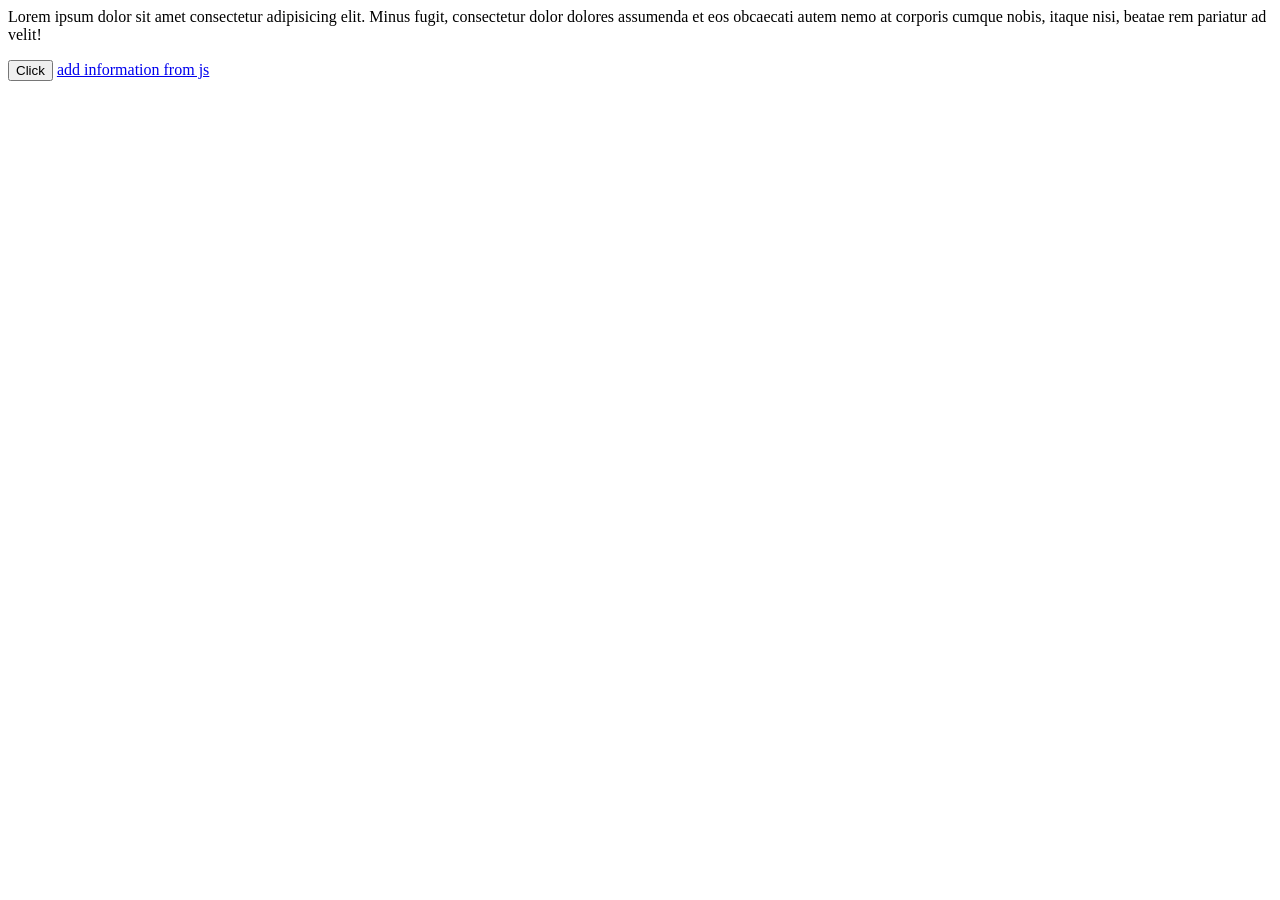
==== commit 93bb5fed: "Lesson13HomeworkJS" ====
--- a/index.html
+++ b/index.html
@@ -1,138 +1,18 @@
 <html>
     <head>
-        <title>MedicalBetter</title>
-        <link rel="stylesheet" href="styles/style.css">
-        <meta charset="UTF-8">
-        <meta name="description" content="Figma Design">
-        <meta name="keywords" content="HTML, CSS">
-        <meta name="author" content="Ilia Makharadze">
-        <meta name="viewport" content="width=device-width, initial-scale=1.0">
+        <title>to start js</title>
     </head>
 
-    <body>
-        <header>
-                <div class="container">
+<body>
+        <p id="demo">Lorem ipsum dolor sit amet consectetur adipisicing elit. 
+            Minus fugit, consectetur dolor dolores assumenda et eos obcaecati 
+            autem nemo at corporis cumque nobis, itaque nisi, beatae rem pariatur ad velit!</p>
 
-                    <div class="firstNav">
-                        <div class="logo">
-                            <p>MedicalBetter</p>
-                        </div>
-                        <nav>
-                            <a href="#home">Home</a>
-                            <a href="#product">Product</a>
-                            <a href="#pricing">Pricing</a>
-                            <a href="#contact">Contact</a>
-                        </nav>
-                    </div>
-                    <div class="auth-buttons">
-                        <a href="#Login" class="Login">Login</a>
-                        <div class="JoinUs">
-                            <a href="#Join">JOIN US</a>
-                            <img src="icn arrow-right .icn-xs.png" alt="arrow">
-                        </div>
-                    </div>         
-                </div>
-                <section class="row">
-                    <div class="FAW">
-                        <div class="fbf">
-                            <p>For Better Future</p>
-                        </div>
-                        <div class="AGP">
-                            <p>A Great Place to <br>Receive Care</p>
-                        </div>
-                        <div class="waaf">
-                            <p>We are always fully focused on helping <br>
-                                your child and you </p>
-                        </div>
-                        <div class="getquote">
-                            <div class="rame1">
-                                <p>Get Quote Now</p>
-                            </div>
-                            <div class="rame2">
-                                <p>Learn More</p>
-                            </div>
-                        </div>
-                    </div>
+            <button id="buttonID">Click</button>
+            <a id='atag'href="#"></a>
 
-                    <div class="gallery">
-                        <img src="first.jpg" alt="firstphoto" class="firstPhoto" >
-                        <img src="secon.jpg" alt="secondphoto" class="secondPhoto">
-                    </div>
-                </section>
-        </header>
-        <main>
-            <div class="main-content">
-                <div class="practise">
-                    <p>Practice Advice</p>
-                </div>
-                <div class="online">
-                    <p>Online Appoinment</p>
-                </div>
-                <div class="ptt">
-                    <p>
-                        Problems trying to resolve the conflict between <br>
-                        the two major realms of Classical physics: Newtonian mechanics 
-                    </p>
-                </div>
-            </div>
+    <script type="module" src="main.js"></script>
+    
+</body>
 
-            <div class="cards">
-                <div class="col-md-3">
-                    <img src="icons/1.svg" alt="1" width="32px" height="32px">
-
-                    <div class="emergency">
-                        <p>Emergency Case</p>
-                    </div>
-                    <div class="redline">
-
-                    </div>
-                    <div class="thegra">
-                        <p>
-                            The gradual <br>
-                            accumulation of <br>
-                            information about 
-                        </p>
-                    </div>
-                </div>
-                <div class="col-md-4">
-                    <img src="icons/2.svg" alt="note" class="noteicon"width="32px" height="32px">
-                    <div class="cancer">
-                        <p>Cancer Care</p>
-                    </div>
-                    <div class="redline2"></div>
-                    <div class="thegradual">
-                        <p>The gradual <br>
-                            accumulation of <br> 
-                            information about </p>
-                    </div>
-                </div>
-                <div class="col-md-5">
-                        <img src="icons/3.svg" alt="thirdicon" width="32px"height="32px" class="gzzicon">
-                   
-                    <div class="Dental">
-                        <p>Dental surgeons</p>
-                    </div>
-                    <div class="whiteline"></div>
-                    <div class="thegradual1">
-                        <p>The gradual <br>
-                            information about <br>
-                            atomic <br>behaviour...</p>
-                    </div>
-                </div>
-                <div class="col-md-6">
-                    <img src="icons/4.svg" alt="fothicon" width="32px"height="32px"class="medicalicon">
-                    <div class="bookno">
-                        <p>Book now</p>
-                    </div>
-                    <div class="redline3">
-                    </div>
-                    <div class="Thegradual2">
-                        <p>The gradual <br>
-                            accumulation of <br>
-                            information about </p>
-                        </div>
-                    </div>
-            </div>
-        </main>
-    </body>
 </html>
